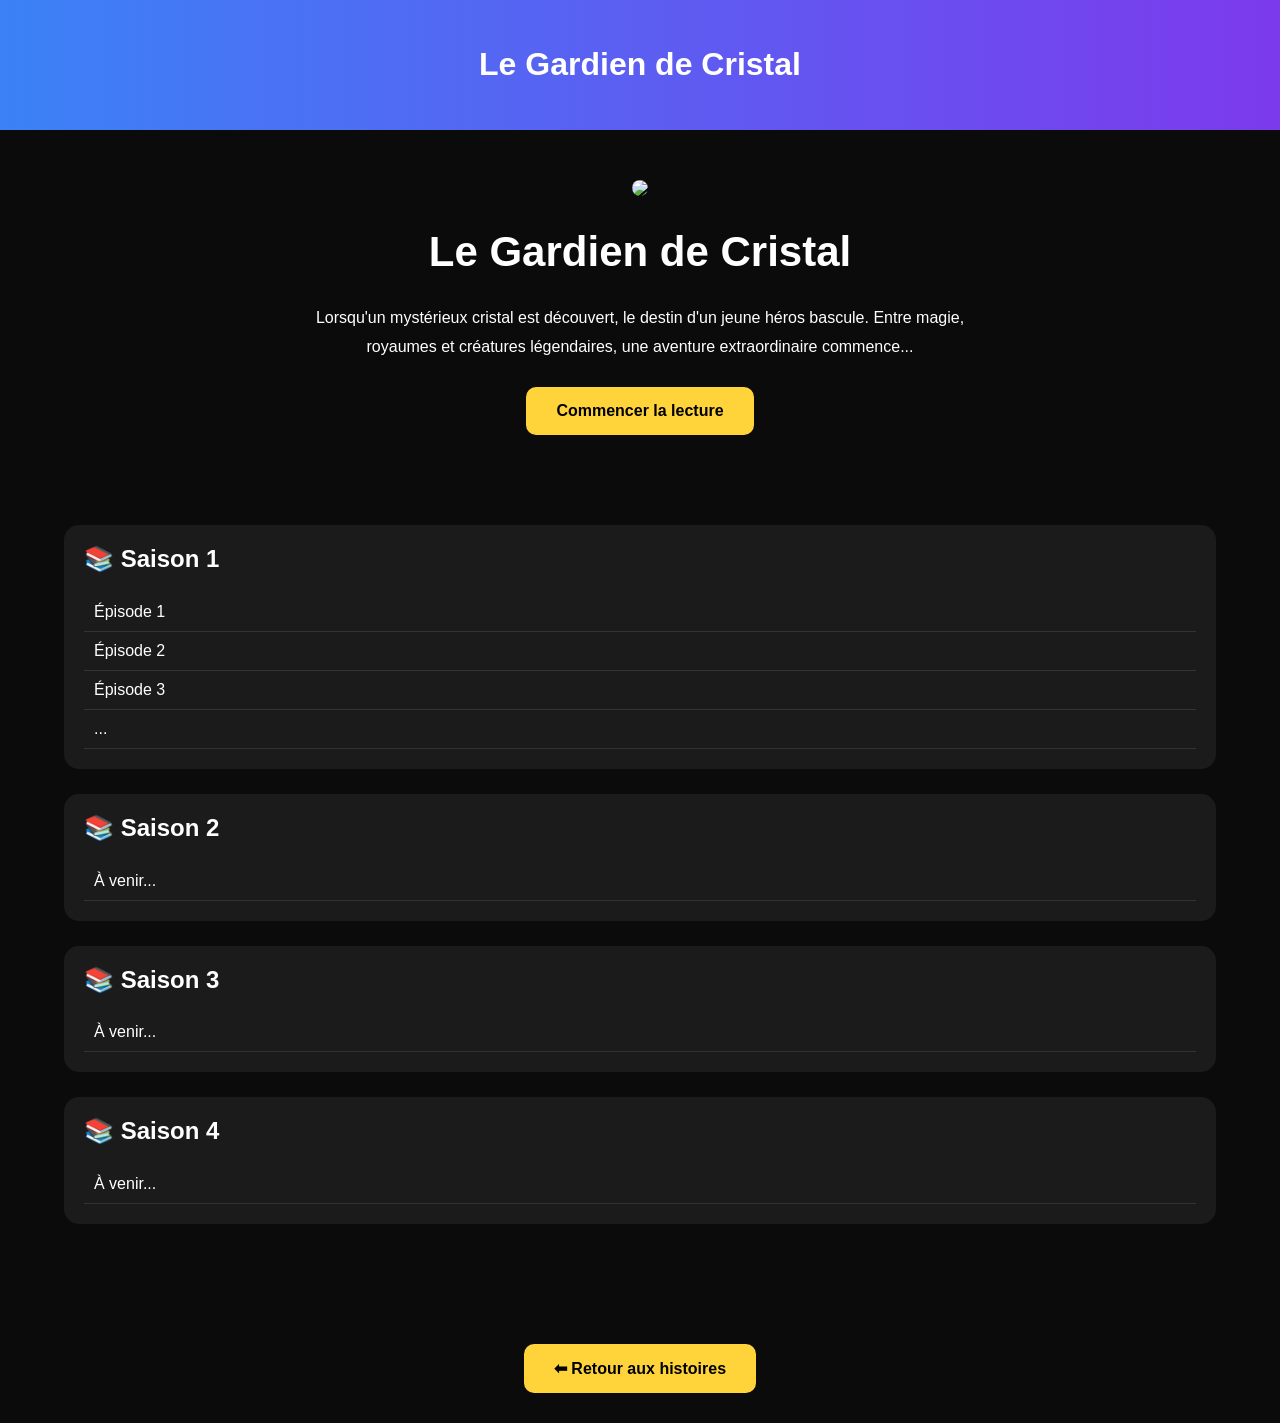
==== gardien-cristal.html @ 8f45f1fe "Create gardien-cristal.html" ====
<!DOCTYPE html>
<html lang="fr">
<head>
<meta charset="UTF-8">
<meta name="viewport" content="width=device-width, initial-scale=1.0">
<title>Le Gardien de Cristal | Bethel Creator</title>

<style>

body{
    margin:0;
    background:#0b0b0b;
    color:white;
    font-family:Arial,Helvetica,sans-serif;
}

header{
    background:linear-gradient(90deg,#3b82f6,#7c3aed);
    padding:25px;
    text-align:center;
}

.hero{
    text-align:center;
    padding:50px 20px;
}

.hero img{
    width:320px;
    border-radius:20px;
}

.hero h1{
    font-size:42px;
}

.hero p{
    max-width:700px;
    margin:auto;
    line-height:1.8;
}

.button{
    display:inline-block;
    margin-top:25px;
    background:#FFD43B;
    color:black;
    text-decoration:none;
    padding:15px 30px;
    border-radius:10px;
    font-weight:bold;
}

section{
    width:90%;
    margin:auto;
    padding:40px 0;
}

.season{
    background:#1b1b1b;
    padding:20px;
    border-radius:15px;
    margin-bottom:25px;
}

.season h2{
    margin-top:0;
}

.episode{
    padding:10px;
    border-bottom:1px solid #333;
}

footer{
    text-align:center;
    padding:30px;
}

</style>

</head>

<body>

<header>

<h1>Le Gardien de Cristal</h1>

</header>

<div class="hero">

<img src="https://picsum.photos/500/700?random=5">

<h1>Le Gardien de Cristal</h1>

<p>

Lorsqu'un mystérieux cristal est découvert,
le destin d'un jeune héros bascule.
Entre magie, royaumes et créatures légendaires,
une aventure extraordinaire commence...

</p>

<a class="button" href="#">Commencer la lecture</a>

</div>

<section>

<div class="season">

<h2>📚 Saison 1</h2>

<div class="episode">Épisode 1</div>
<div class="episode">Épisode 2</div>
<div class="episode">Épisode 3</div>
<div class="episode">...</div>

</div>

<div class="season">

<h2>📚 Saison 2</h2>

<div class="episode">À venir...</div>

</div>

<div class="season">

<h2>📚 Saison 3</h2>

<div class="episode">À venir...</div>

</div>

<div class="season">

<h2>📚 Saison 4</h2>

<div class="episode">À venir...</div>

</div>

</section>

<footer>

<a class="button" href="histoires.html">⬅ Retour aux histoires</a>

</footer>

</body>

</html>
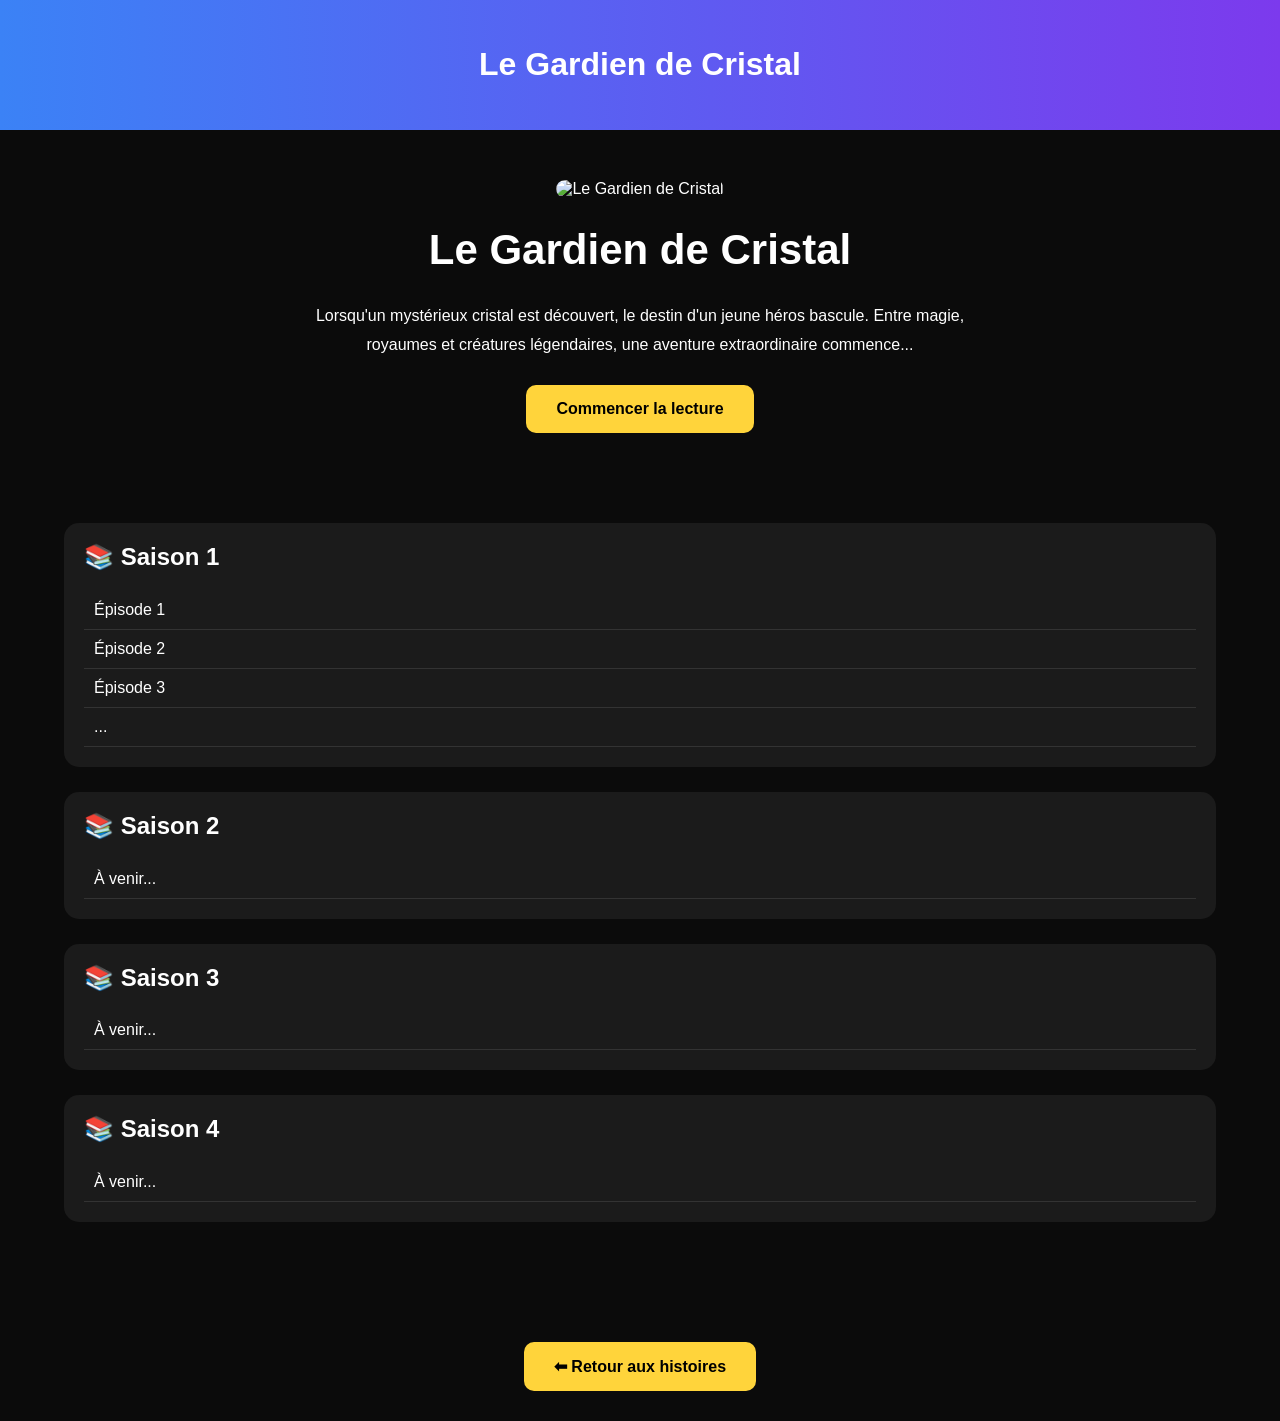
==== commit fb29ed0b: "Update gardien-cristal.html" ====
--- a/gardien-cristal.html
+++ b/gardien-cristal.html
@@ -92,7 +92,7 @@
 
 <div class="hero">
 
-<img src="https://picsum.photos/500/700?random=5">
+<img src="images/gardien-cristal.jpg" alt="Le Gardien de Cristal">
 
 <h1>Le Gardien de Cristal</h1>
 
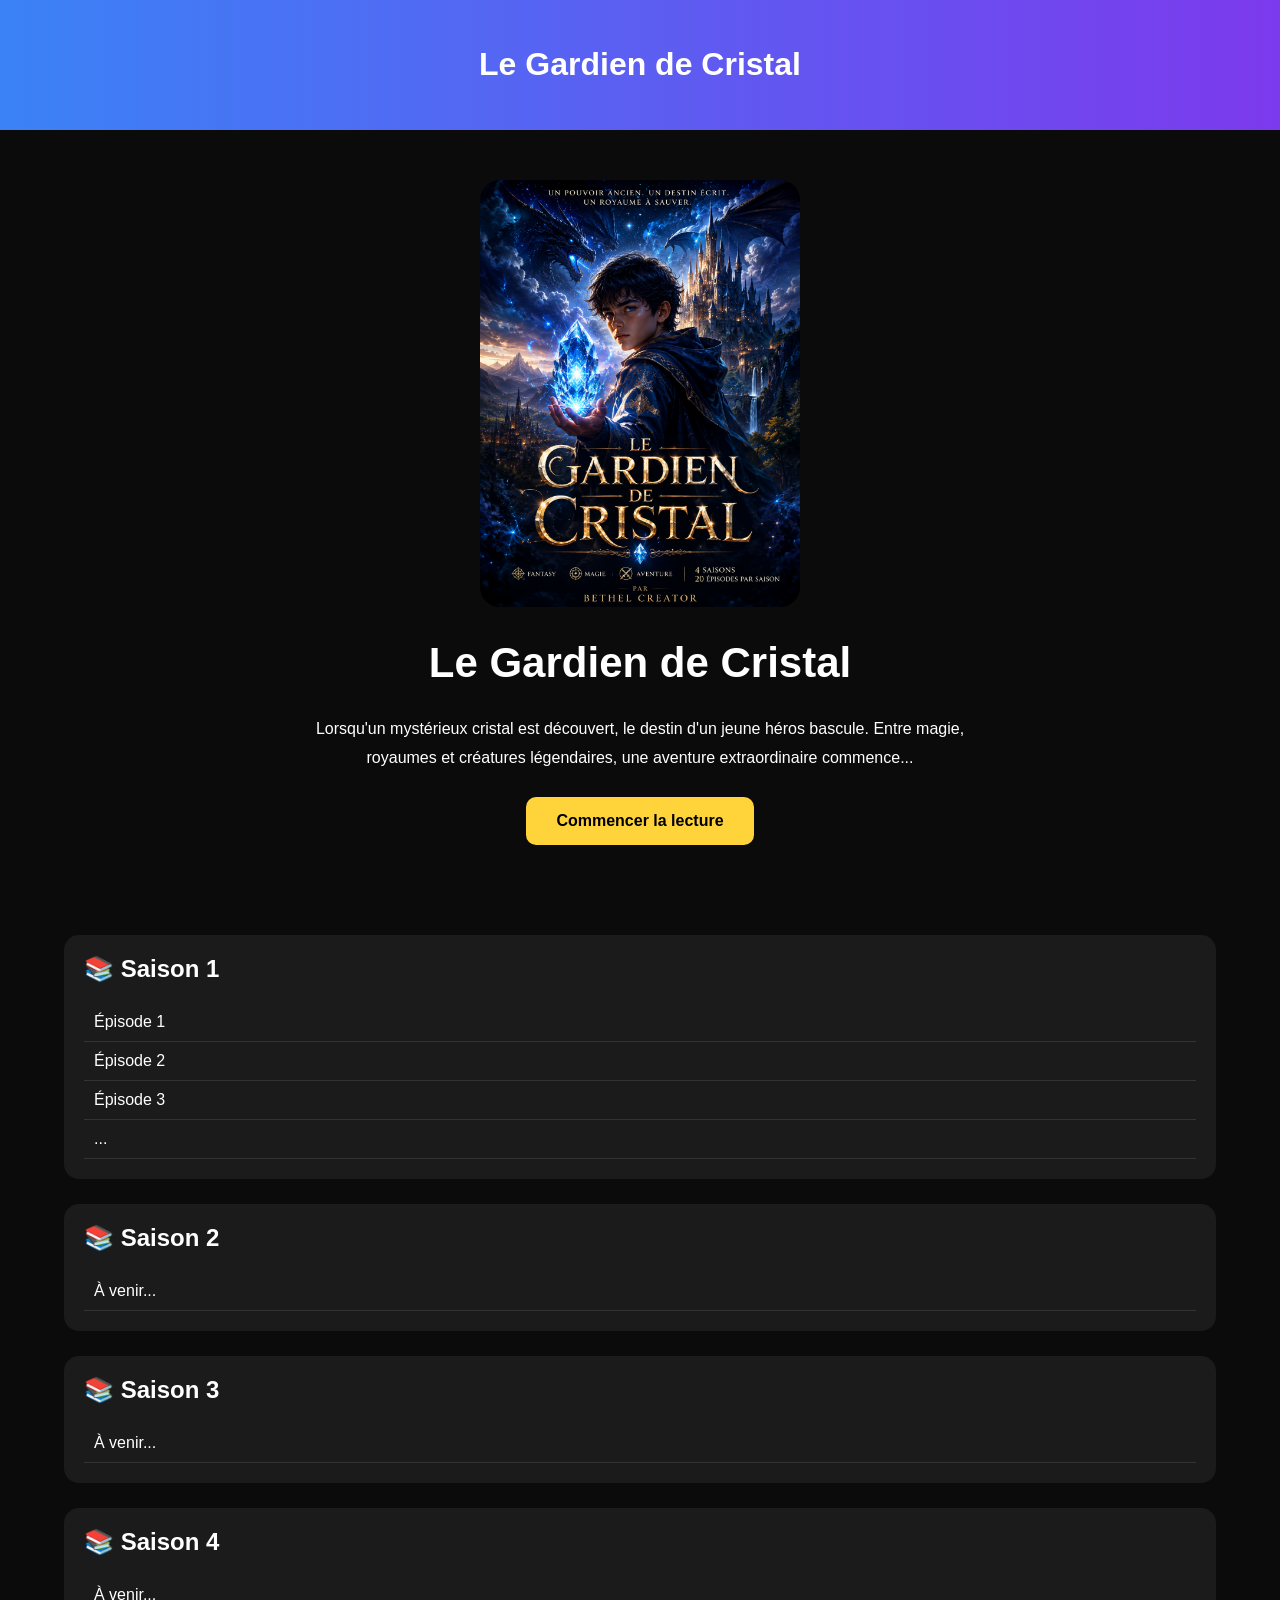
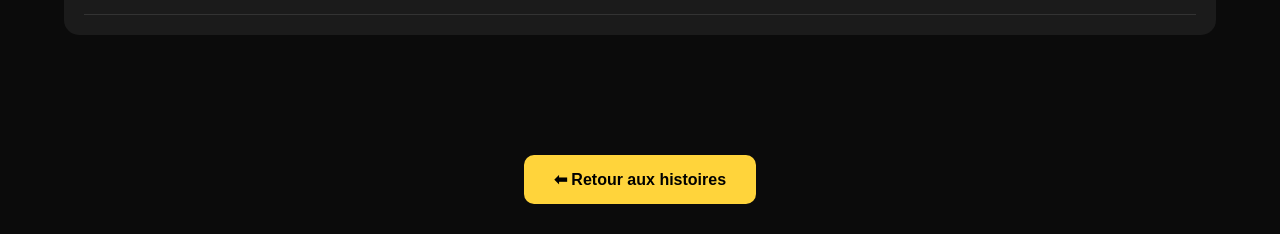
==== commit ebb3ecd9: "Update gardien-cristal.html" ====
--- a/gardien-cristal.html
+++ b/gardien-cristal.html
@@ -92,7 +92,7 @@
 
 <div class="hero">
 
-<img src="images/gardien-cristal.jpg" alt="Le Gardien de Cristal">
+<img src="images/gardien-cristal.png" alt="Le Gardien de Cristal">
 
 <h1>Le Gardien de Cristal</h1>
 
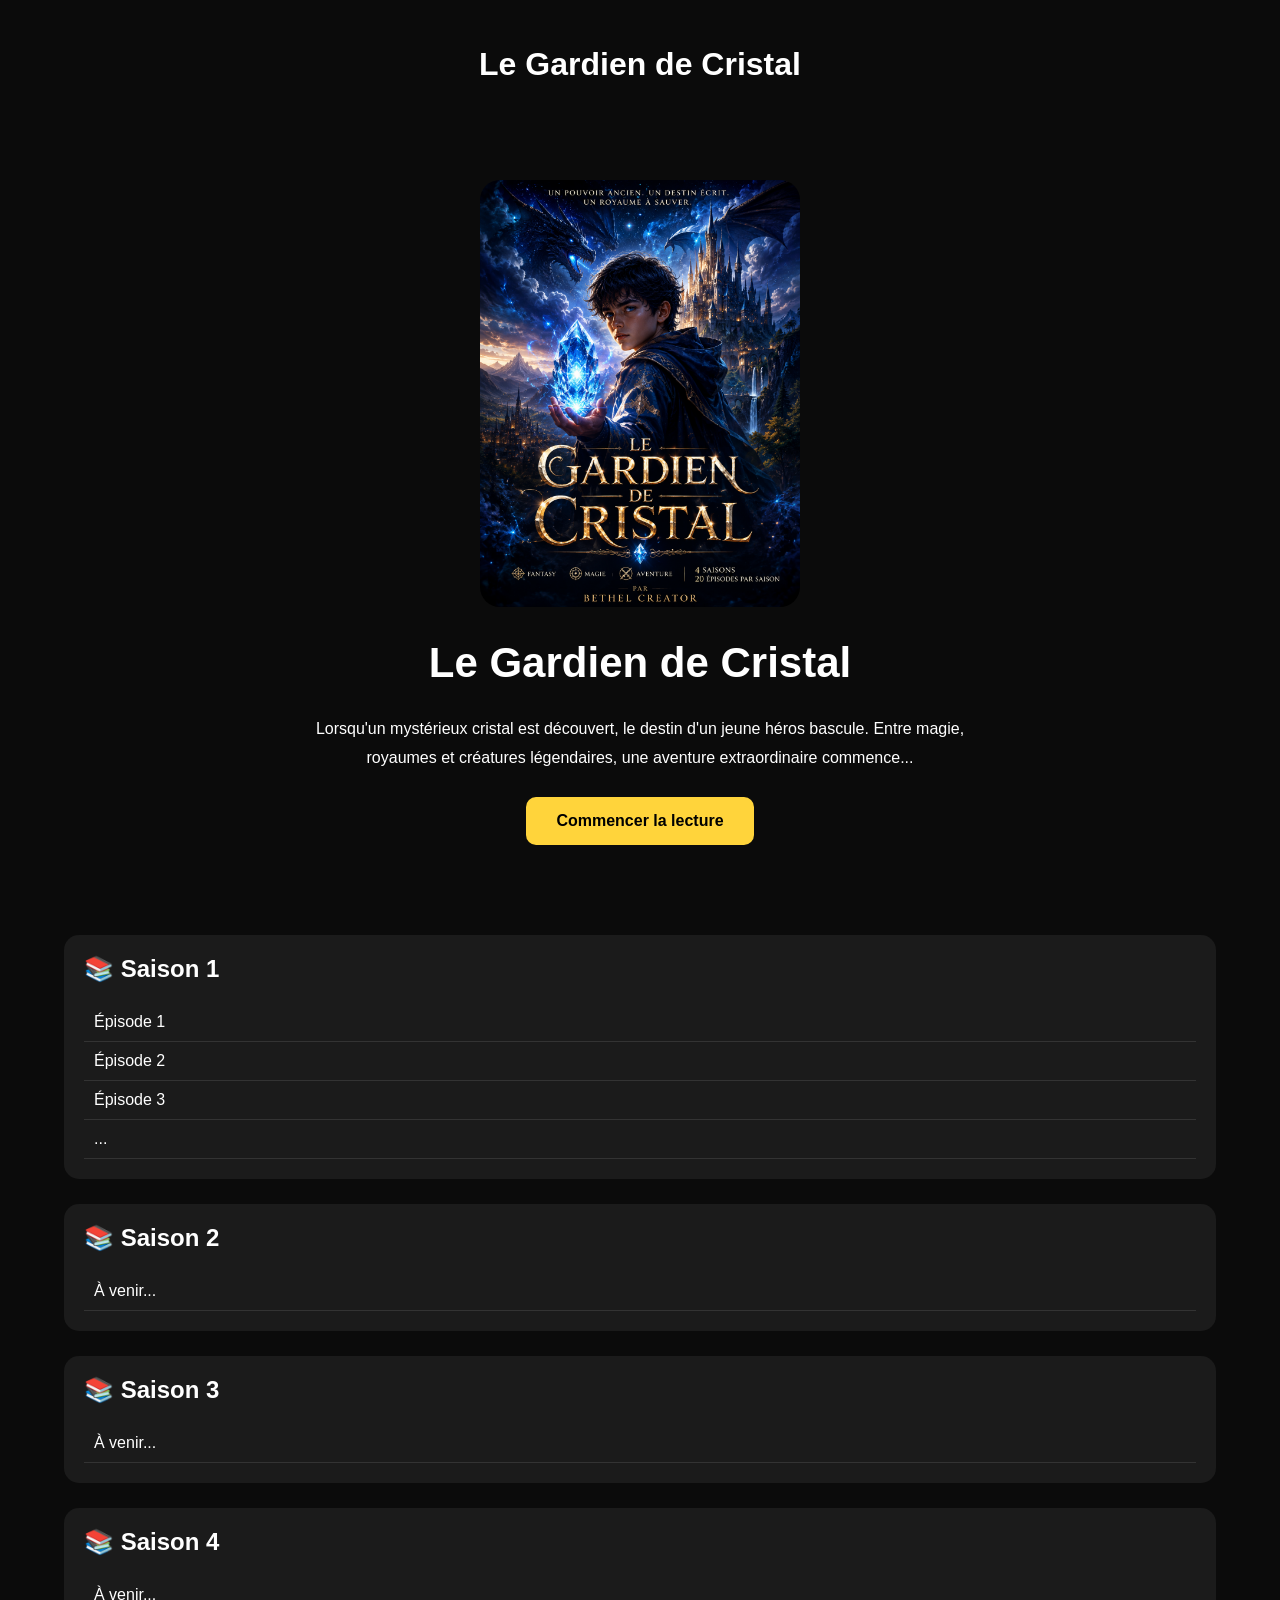
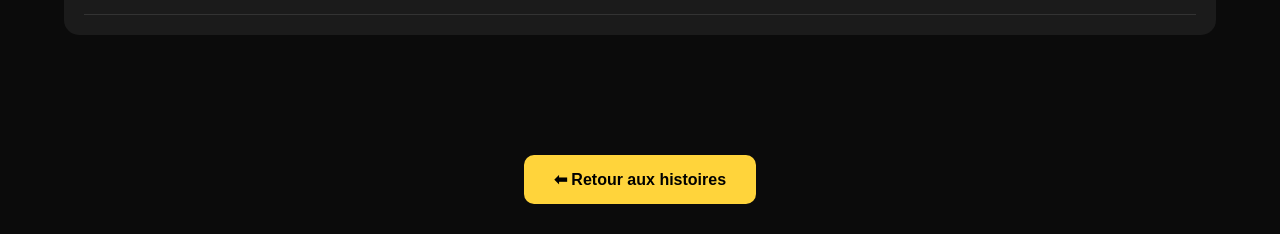
==== commit 6048cfcb: "Update gardien-cristal.html" ====
--- a/gardien-cristal.html
+++ b/gardien-cristal.html
@@ -15,7 +15,7 @@
 }
 
 header{
-    background:linear-gradient(90deg,#3b82f6,#7c3aed);
+    background:none;
     padding:25px;
     text-align:center;
 }
